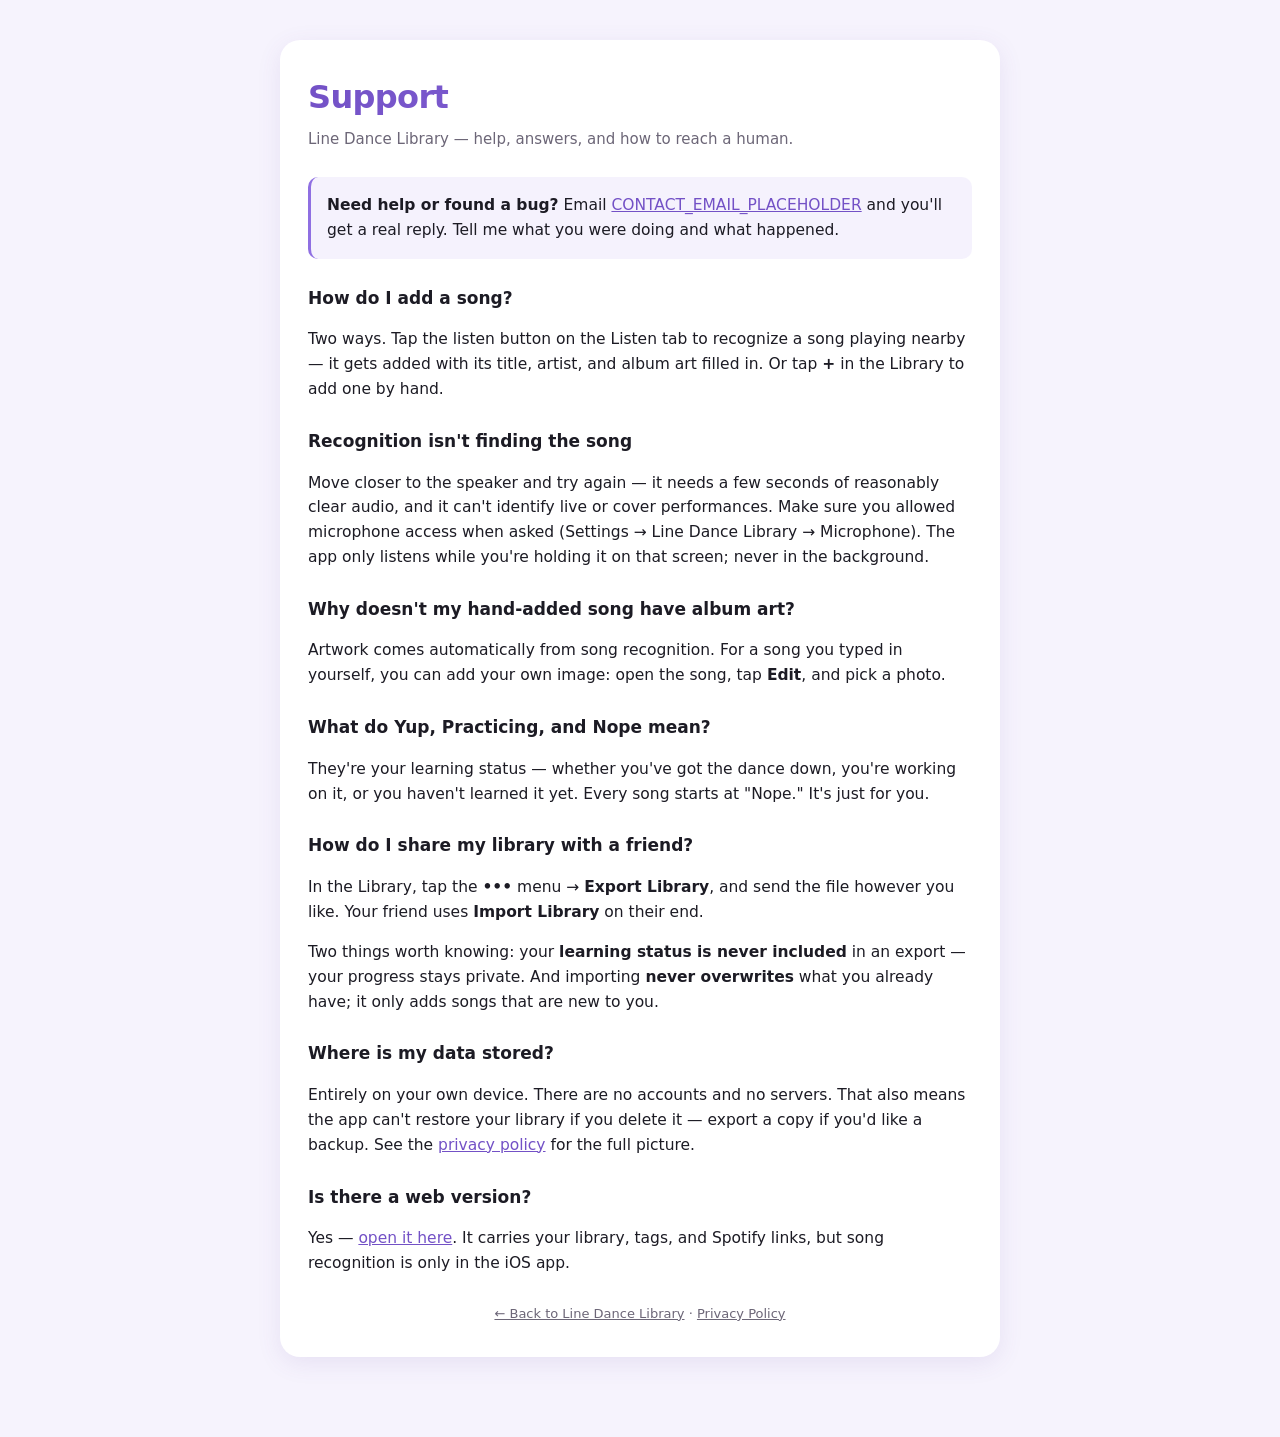
==== support.html @ 36de2a42 "Add support page (satisfies App Store required Support URL) FAQ covers adding songs, recognition tro" ====
<!DOCTYPE html>
<html lang="en">
<head>
  <meta charset="UTF-8" />
  <meta name="viewport" content="width=device-width, initial-scale=1.0, viewport-fit=cover" />
  <title>Support — Line Dance Library</title>
  <meta name="description" content="Help and contact for the Line Dance Library app." />
  <meta name="theme-color" content="#8F6FE2" />
  <link rel="apple-touch-icon" href="icons/apple-touch-icon.png" />
  <link rel="icon" type="image/png" sizes="32x32" href="icons/favicon-32.png" />
  <style>
    :root {
      --lavender: #8F6FE2;
      --lavender-deep: #7351C6;
      --bg: #F6F3FD;
      --card: #FFFFFF;
      --text: #1c1b24;
      --secondary: #6c6677;
    }
    * { box-sizing: border-box; }
    body {
      margin: 0;
      padding: 40px 20px 80px;
      background: var(--bg);
      color: var(--text);
      font-family: ui-rounded, "SF Pro Rounded", -apple-system, BlinkMacSystemFont, system-ui, sans-serif;
      -webkit-font-smoothing: antialiased;
      line-height: 1.6;
    }
    .wrap { max-width: 720px; margin: 0 auto; }
    .card {
      background: var(--card);
      border-radius: 20px;
      padding: 32px 28px;
      box-shadow: 0 6px 24px rgba(98, 70, 160, 0.10);
    }
    h1 {
      font-size: 32px; margin: 0 0 4px; letter-spacing: -0.02em;
      background: linear-gradient(120deg, var(--lavender-deep), var(--lavender));
      -webkit-background-clip: text; background-clip: text; color: transparent;
    }
    .sub { color: var(--secondary); font-size: 15px; margin: 0 0 26px; }
    h2 { font-size: 17px; margin: 26px 0 6px; }
    p, li { font-size: 15.5px; }
    a { color: var(--lavender-deep); }
    .contact {
      background: rgba(143, 111, 226, 0.09);
      border-left: 3px solid var(--lavender);
      border-radius: 10px;
      padding: 16px;
      margin: 22px 0 6px;
    }
    .contact p { margin: 0; }
    footer { text-align: center; color: var(--secondary); font-size: 13px; margin-top: 28px; }
    footer a { color: var(--secondary); }
  </style>
</head>
<body>
  <div class="wrap">
    <div class="card">
      <h1>Support</h1>
      <p class="sub">Line Dance Library — help, answers, and how to reach a human.</p>

      <div class="contact">
        <p><strong>Need help or found a bug?</strong> Email
        <a href="mailto:CONTACT_EMAIL_PLACEHOLDER">CONTACT_EMAIL_PLACEHOLDER</a> and you'll get a
        real reply. Tell me what you were doing and what happened.</p>
      </div>

      <h2>How do I add a song?</h2>
      <p>Two ways. Tap the listen button on the Listen tab to recognize a song playing nearby — it
      gets added with its title, artist, and album art filled in. Or tap <strong>+</strong> in the
      Library to add one by hand.</p>

      <h2>Recognition isn't finding the song</h2>
      <p>Move closer to the speaker and try again — it needs a few seconds of reasonably clear
      audio, and it can't identify live or cover performances. Make sure you allowed microphone
      access when asked (Settings → Line Dance Library → Microphone). The app only listens while
      you're holding it on that screen; never in the background.</p>

      <h2>Why doesn't my hand-added song have album art?</h2>
      <p>Artwork comes automatically from song recognition. For a song you typed in yourself, you
      can add your own image: open the song, tap <strong>Edit</strong>, and pick a photo.</p>

      <h2>What do Yup, Practicing, and Nope mean?</h2>
      <p>They're your learning status — whether you've got the dance down, you're working on it, or
      you haven't learned it yet. Every song starts at "Nope." It's just for you.</p>

      <h2>How do I share my library with a friend?</h2>
      <p>In the Library, tap the <strong>•••</strong> menu → <strong>Export Library</strong>, and
      send the file however you like. Your friend uses <strong>Import Library</strong> on their
      end.</p>
      <p>Two things worth knowing: your <strong>learning status is never included</strong> in an
      export — your progress stays private. And importing <strong>never overwrites</strong> what you
      already have; it only adds songs that are new to you.</p>

      <h2>Where is my data stored?</h2>
      <p>Entirely on your own device. There are no accounts and no servers. That also means the app
      can't restore your library if you delete it — export a copy if you'd like a backup. See the
      <a href="privacy.html">privacy policy</a> for the full picture.</p>

      <h2>Is there a web version?</h2>
      <p>Yes — <a href="./">open it here</a>. It carries your library, tags, and Spotify links, but
      song recognition is only in the iOS app.</p>

      <footer>
        <a href="./">← Back to Line Dance Library</a> · <a href="privacy.html">Privacy Policy</a>
      </footer>
    </div>
  </div>
</body>
</html>
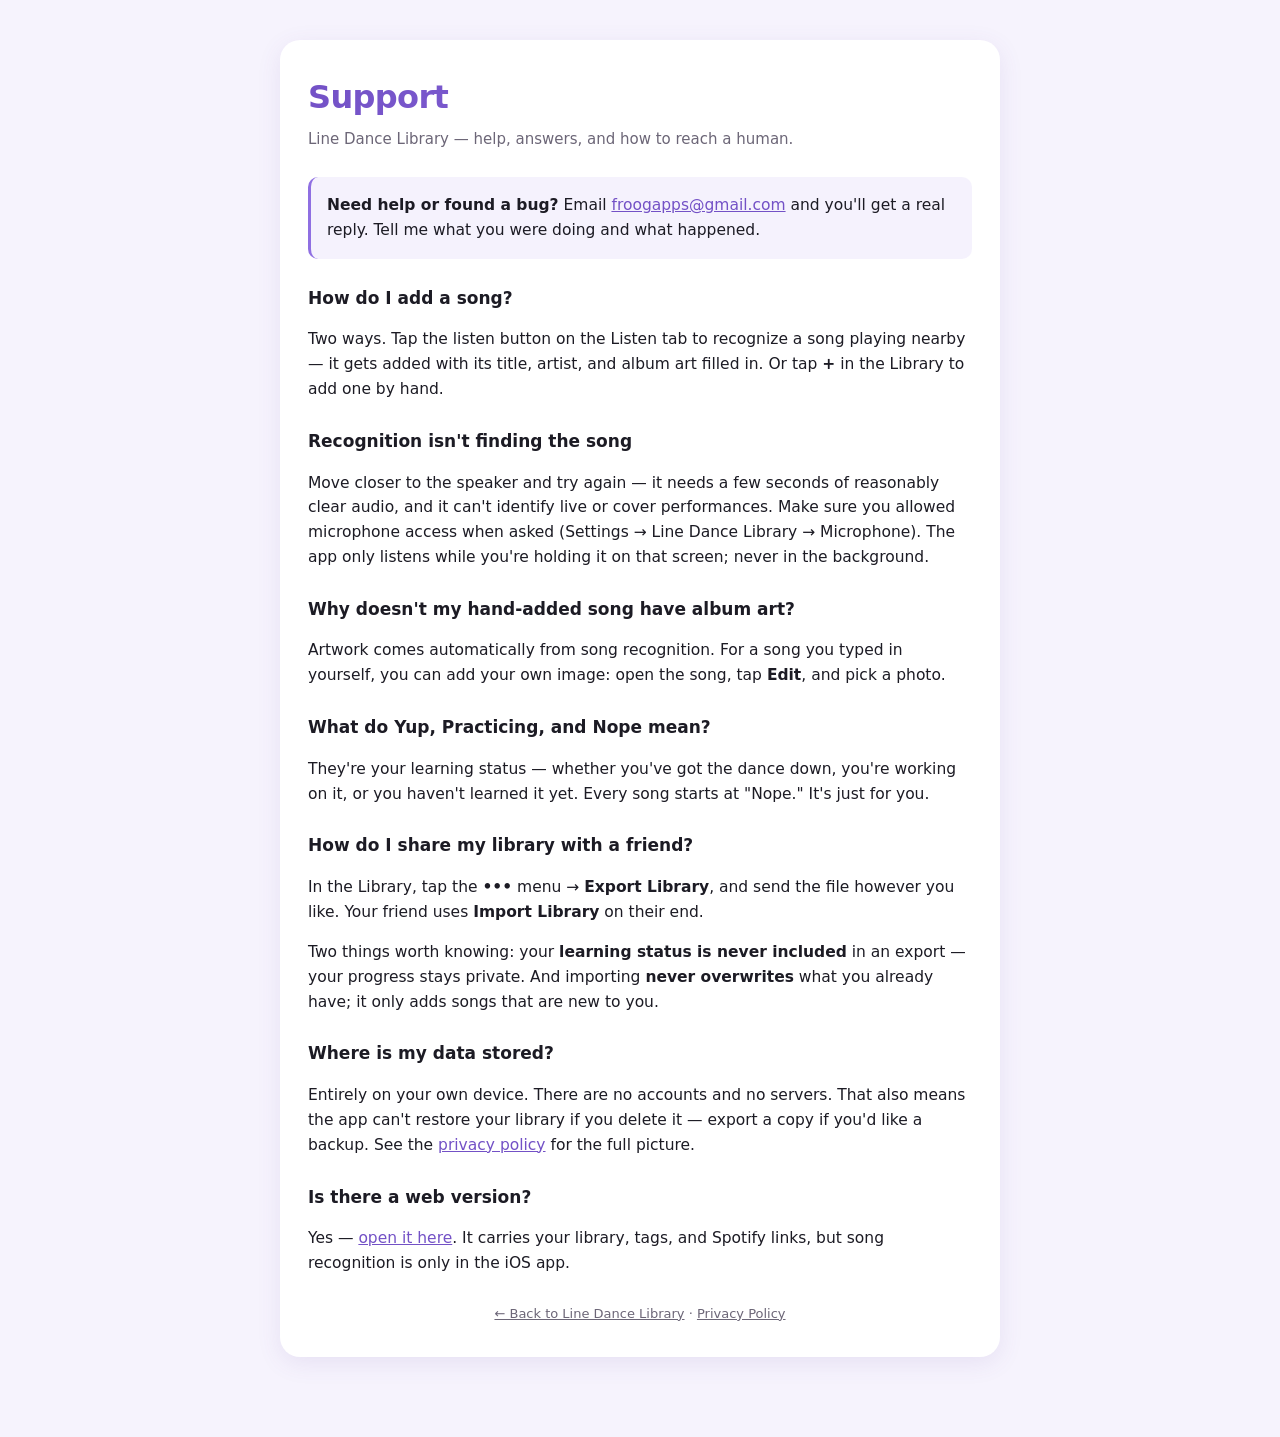
==== commit 59a3decc: "Set support contact email to froogapps@gmail.com (was placeholder)" ====
--- a/support.html
+++ b/support.html
@@ -63,7 +63,7 @@
 
       <div class="contact">
         <p><strong>Need help or found a bug?</strong> Email
-        <a href="mailto:CONTACT_EMAIL_PLACEHOLDER">CONTACT_EMAIL_PLACEHOLDER</a> and you'll get a
+        <a href="mailto:froogapps@gmail.com">froogapps@gmail.com</a> and you'll get a
         real reply. Tell me what you were doing and what happened.</p>
       </div>
 
